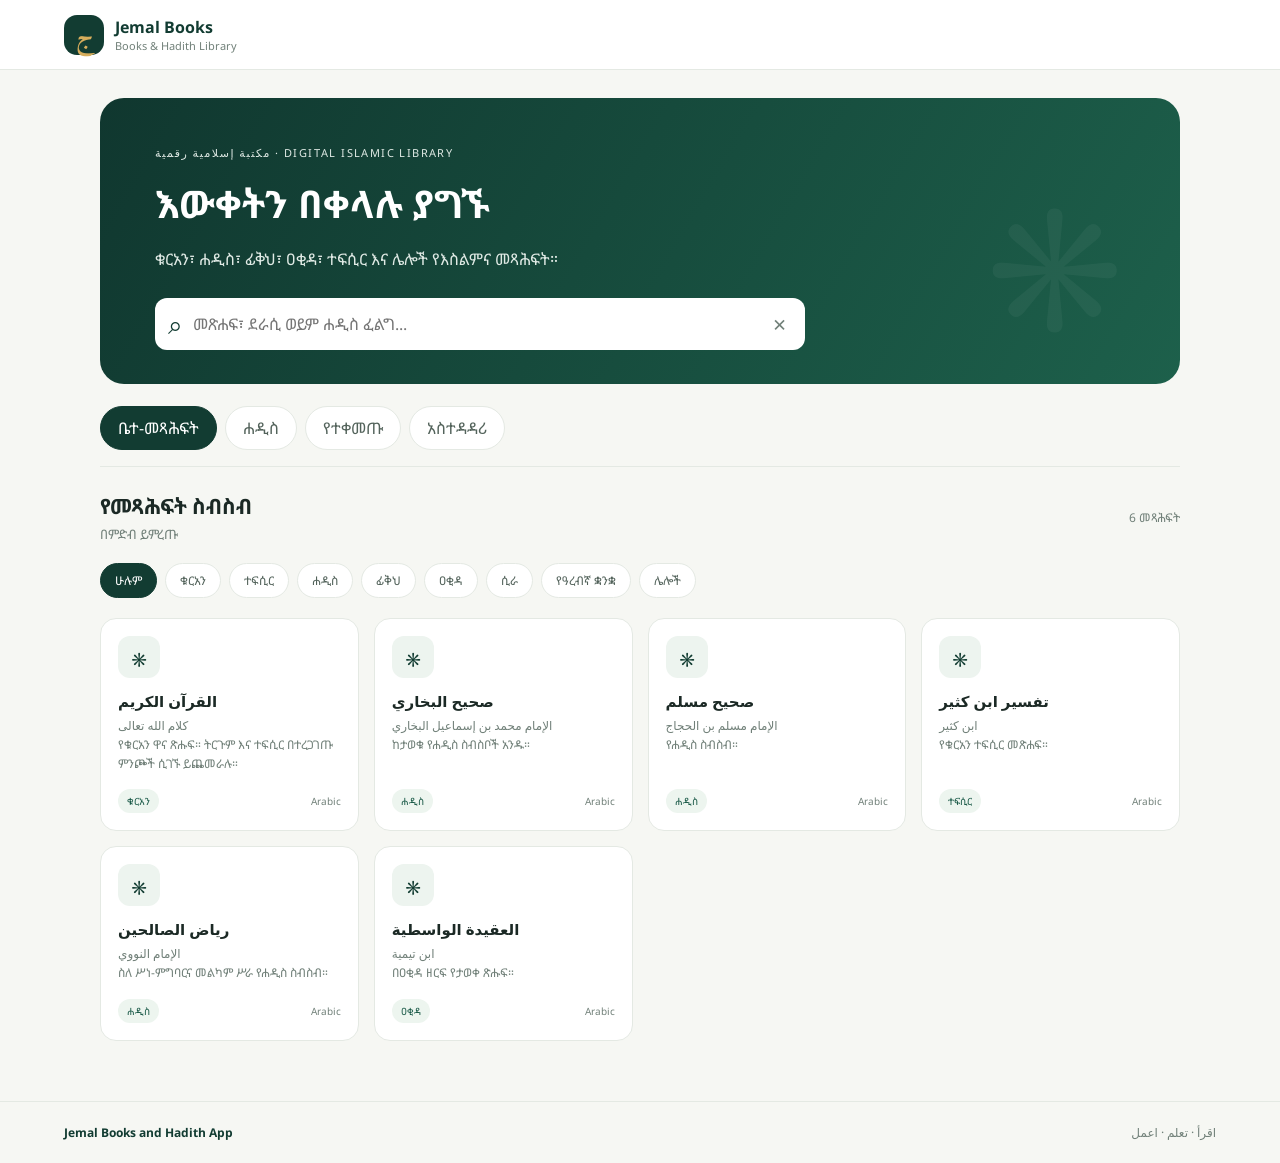
==== index.html @ 4625b773 "Add files via upload" ====
<!doctype html>
<html lang="am">
<head>
  <meta charset="utf-8">
  <meta name="viewport" content="width=device-width,initial-scale=1">
  <meta name="theme-color" content="#123c32">
  <meta name="description" content="Jemal Books and Hadith App - Islamic digital library">
  <title>Jemal Books and Hadith App</title>
  <link rel="manifest" href="manifest.webmanifest">
  <link rel="stylesheet" href="styles.css">
</head>
<body>
<header class="topbar">
  <div class="brand"><div class="mark">ج</div><div><b>Jemal Books</b><small>Books & Hadith Library</small></div></div>
  <button id="installBtn" class="outline hidden">Install App</button>
</header>
<main>
  <section class="hero">
    <p class="eyebrow">مكتبة إسلامية رقمية · DIGITAL ISLAMIC LIBRARY</p>
    <h1>እውቀትን በቀላሉ ያግኙ</h1>
    <p>ቁርአን፣ ሐዲስ፣ ፊቅህ፣ ዐቂዳ፣ ተፍሲር እና ሌሎች የእስልምና መጻሕፍት።</p>
    <div class="searchbox"><span>⌕</span><input id="searchInput" placeholder="መጽሐፍ፣ ደራሲ ወይም ሐዲስ ፈልግ..." aria-label="Search library"><button id="clearSearch">×</button></div>
  </section>

  <nav class="tabs" aria-label="Main navigation">
    <button class="tab active" data-view="library">ቤተ-መጻሕፍት</button>
    <button class="tab" data-view="hadith">ሐዲስ</button>
    <button class="tab" data-view="saved">የተቀመጡ</button>
    <button class="tab" data-view="admin">አስተዳዳሪ</button>
  </nav>

  <section id="libraryView" class="view">
    <div class="section-head"><div><h2>የመጻሕፍት ስብስብ</h2><p>በምድብ ይምረጡ</p></div><span id="bookCount" class="count">0 መጻሕፍት</span></div>
    <div id="categories" class="chips"></div>
    <div id="bookGrid" class="book-grid"></div>
    <div id="emptyState" class="empty hidden">ምንም መጽሐፍ አልተገኘም። ፍለጋውን ወይም ምድቡን ይቀይሩ።</div>
  </section>

  <section id="hadithView" class="view hidden">
    <div class="section-head"><div><h2>የሐዲስ ክፍል</h2><p>የሐዲስ ስብስቦችን ይፈልጉ</p></div></div>
    <div id="hadithList" class="stack"></div>
    <p class="notice">ማስታወሻ፦ የሐዲስ ጽሑፍ፣ ቁጥርና ደረጃ ከታመነ የመጀመሪያ ምንጭ መረጋገጥ አለበት።</p>
  </section>

  <section id="savedView" class="view hidden">
    <div class="section-head"><div><h2>የተቀመጡ መጻሕፍት</h2><p>ዕልባት ያደረጉት</p></div></div>
    <div id="savedGrid" class="book-grid"></div>
    <div id="savedEmpty" class="empty">ገና የተቀመጠ መጽሐፍ የለም።</div>
  </section>

  <section id="adminView" class="view hidden">
    <div class="section-head"><div><h2>የአስተዳዳሪ መድረክ</h2><p>PDF ወይም የመጽሐፍ መረጃ ያስገቡ</p></div></div>
    <div class="admin-card">
      <label>የመጽሐፍ ርዕስ<input id="newTitle" placeholder="ለምሳሌ: Riyad as-Salihin"></label>
      <label>ደራሲ<input id="newAuthor" placeholder="የደራሲ ስም"></label>
      <label>ምድብ<select id="newCategory"><option>ሐዲስ</option><option>ተፍሲር</option><option>ፊቅህ</option><option>ዐቂዳ</option><option>ሲራ</option><option>የዓረብኛ ቋንቋ</option><option>ሌሎች</option></select></label>
      <label>ቋንቋ<select id="newLanguage"><option>Arabic</option><option>Amharic</option><option>Afaan Oromoo</option><option>Arabic + Amharic</option><option>Arabic + Afaan Oromoo</option></select></label>
      <label>የመጽሐፉ መግለጫ<textarea id="newDescription" rows="3" placeholder="አጭር መግለጫ"></textarea></label>
      <label>የPDF ፋይል<input id="pdfFile" type="file" accept="application/pdf"></label>
      <button id="addBookBtn" class="primary">መጽሐፍ ጨምር</button>
      <p class="fineprint">ይህ የመጀመሪያ ስሪት መረጃን በዚህ መሣሪያ ላይ በአካባቢያዊ ማከማቻ ያስቀምጣል። ለብዙ ተጠቃሚዎች የሚጋራ ዳታቤዝና የፋይል ማከማቻ በኋላ መገናኘት አለበት።</p>
    </div>
  </section>
</main>

<div id="reader" class="reader hidden" role="dialog" aria-modal="true">
  <div class="reader-head"><button id="closeReader" class="icon-btn">←</button><div><b id="readerTitle">መጽሐፍ</b><small id="readerMeta"></small></div><button id="saveReader" class="outline">☆ አስቀምጥ</button></div>
  <div class="reader-body" id="readerBody"></div>
</div>
<footer><b>Jemal Books and Hadith App</b><span>اقرأ · تعلم · اعمل</span></footer>
<script src="app.js"></script>
</body>
</html>
---- styles.css ----
@import url('https://fonts.googleapis.com/css2?family=Amiri:wght@400;700&family=Noto+Sans+Ethiopic:wght@400;500;600;700&display=swap');
:root{--green:#123c32;--green2:#1c5b49;--gold:#d6ad5c;--ink:#1b2925;--muted:#718079;--paper:#f6f7f3;--line:#e4e9e3}
*{box-sizing:border-box}body{margin:0;background:var(--paper);color:var(--ink);font-family:'Noto Sans Ethiopic',system-ui,sans-serif}
.topbar{height:70px;background:#fff;border-bottom:1px solid var(--line);display:flex;align-items:center;justify-content:space-between;padding:0 max(5vw,18px);position:sticky;top:0;z-index:5}
.brand{display:flex;gap:11px;align-items:center}.brand b{display:block;font-size:16px;color:var(--green)}.brand small{display:block;color:var(--muted);font-size:11px}.mark{width:40px;height:40px;border-radius:13px;background:var(--green);color:var(--gold);display:grid;place-items:center;font:700 25px Amiri}
main{max-width:1120px;margin:auto;padding:28px 20px 60px}.hero{background:linear-gradient(120deg,#10372f,#1d604b);color:white;border-radius:24px;padding:34px clamp(20px,5vw,55px);position:relative;overflow:hidden}.hero:after{content:"۞";position:absolute;right:5%;top:-38px;font:220px Amiri;color:#ffffff0c}.eyebrow{color:#e4c77f;font-size:11px;letter-spacing:1.4px}.hero h1{font-size:clamp(25px,4vw,38px);margin:14px 0 8px}.hero p{color:#e0eae5;max-width:650px;line-height:1.8}.searchbox{display:flex;align-items:center;background:white;border-radius:12px;padding:0 13px;max-width:650px;margin-top:24px;color:var(--green);position:relative;z-index:1}.searchbox span{font-size:26px}.searchbox input{border:0;outline:0;padding:15px 10px;flex:1;min-width:0;font:inherit}.searchbox button{border:0;background:none;font-size:23px;color:#718079}
.tabs{display:flex;gap:8px;overflow:auto;padding:22px 0 16px;border-bottom:1px solid var(--line)}button{font:inherit;cursor:pointer}.tab,.chips button{border:1px solid var(--line);background:white;border-radius:30px;padding:10px 17px;white-space:nowrap;color:#53635b}.tab.active,.chips button.active{background:var(--green);border-color:var(--green);color:white}
.view{padding-top:25px}.hidden{display:none!important}.section-head{display:flex;justify-content:space-between;align-items:center;gap:15px;margin-bottom:17px}.section-head h2{margin:0;font-size:21px}.section-head p{margin:5px 0 0;color:var(--muted);font-size:13px}.count{color:var(--muted);font-size:12px}.chips{display:flex;gap:8px;overflow:auto;padding:3px 0 20px}.chips button{font-size:12px;padding:8px 14px}
.book-grid{display:grid;grid-template-columns:repeat(auto-fill,minmax(220px,1fr));gap:15px}.book-card{background:white;border:1px solid var(--line);border-radius:16px;padding:17px;min-height:190px;display:flex;flex-direction:column;cursor:pointer;transition:.2s}.book-card:hover{transform:translateY(-3px);box-shadow:0 10px 25px #183c3010}.book-icon{height:42px;width:42px;border-radius:12px;background:#edf4ef;color:var(--green);display:grid;place-items:center;font:25px Amiri;margin-bottom:13px}.book-card h3{font-size:15px;margin:0 0 5px}.book-card p{font-size:12px;color:var(--muted);line-height:1.6;margin:0}.book-bottom{display:flex;justify-content:space-between;align-items:center;margin-top:auto;padding-top:16px}.tag{font-size:10px;color:var(--green2);background:#edf5ef;border-radius:20px;padding:5px 9px}.book-bottom small{font-size:10px;color:var(--muted)}
.empty{padding:35px;text-align:center;color:var(--muted);background:white;border:1px dashed var(--line);border-radius:14px}.stack{display:grid;gap:12px}.hadith-card{background:white;padding:20px;border:1px solid var(--line);border-radius:14px}.hadith-card h3{margin:0 0 8px}.hadith-card p{margin:0;color:var(--muted);font-size:13px;line-height:1.8}.notice,.fineprint{font-size:12px;line-height:1.8;color:var(--muted);background:#fff8e9;padding:13px;border-radius:10px;margin-top:18px}
.admin-card{background:white;border:1px solid var(--line);border-radius:16px;padding:22px;max-width:680px;display:grid;gap:14px}.admin-card label{display:grid;gap:7px;font-size:13px;color:#43544b}.admin-card input,.admin-card select,.admin-card textarea{width:100%;border:1px solid var(--line);border-radius:9px;padding:12px;font:inherit;background:#fff}.primary{background:var(--green);color:white;border:0;padding:13px;border-radius:10px;font-weight:600}.outline{border:1px solid var(--line);background:white;color:var(--green);padding:9px 13px;border-radius:9px}
.reader{position:fixed;inset:0;background:var(--paper);z-index:10;overflow:auto}.reader-head{position:sticky;top:0;background:white;border-bottom:1px solid var(--line);padding:13px 18px;display:flex;align-items:center;gap:13px}.reader-head div{flex:1;min-width:0}.reader-head b,.reader-head small{display:block}.reader-head small{font-size:11px;color:var(--muted);margin-top:3px}.icon-btn{border:0;background:#edf4ef;border-radius:9px;padding:9px 13px;color:var(--green);font-size:20px}.reader-body{max-width:780px;margin:35px auto;padding:0 22px 70px;line-height:2}.reader-body h2{color:var(--green)}.reader-body .arabic{font:26px/2 Amiri;text-align:right;direction:rtl;background:white;padding:20px;border-radius:12px}.reader-body p{color:#4f5e56}footer{border-top:1px solid var(--line);padding:22px 5vw;display:flex;justify-content:space-between;color:var(--muted);font-size:12px}footer b{color:var(--green)}
@media(max-width:600px){main{padding:18px 14px 40px}.hero{padding:25px 20px}.tabs{margin:0 -14px;padding-left:14px;padding-right:14px}.section-head h2{font-size:18px}.book-grid{grid-template-columns:repeat(2,minmax(0,1fr));gap:10px}.book-card{padding:13px;min-height:190px}.reader-head{gap:8px}.reader-head .outline{font-size:11px;padding:8px}footer{gap:10px;flex-wrap:wrap}}
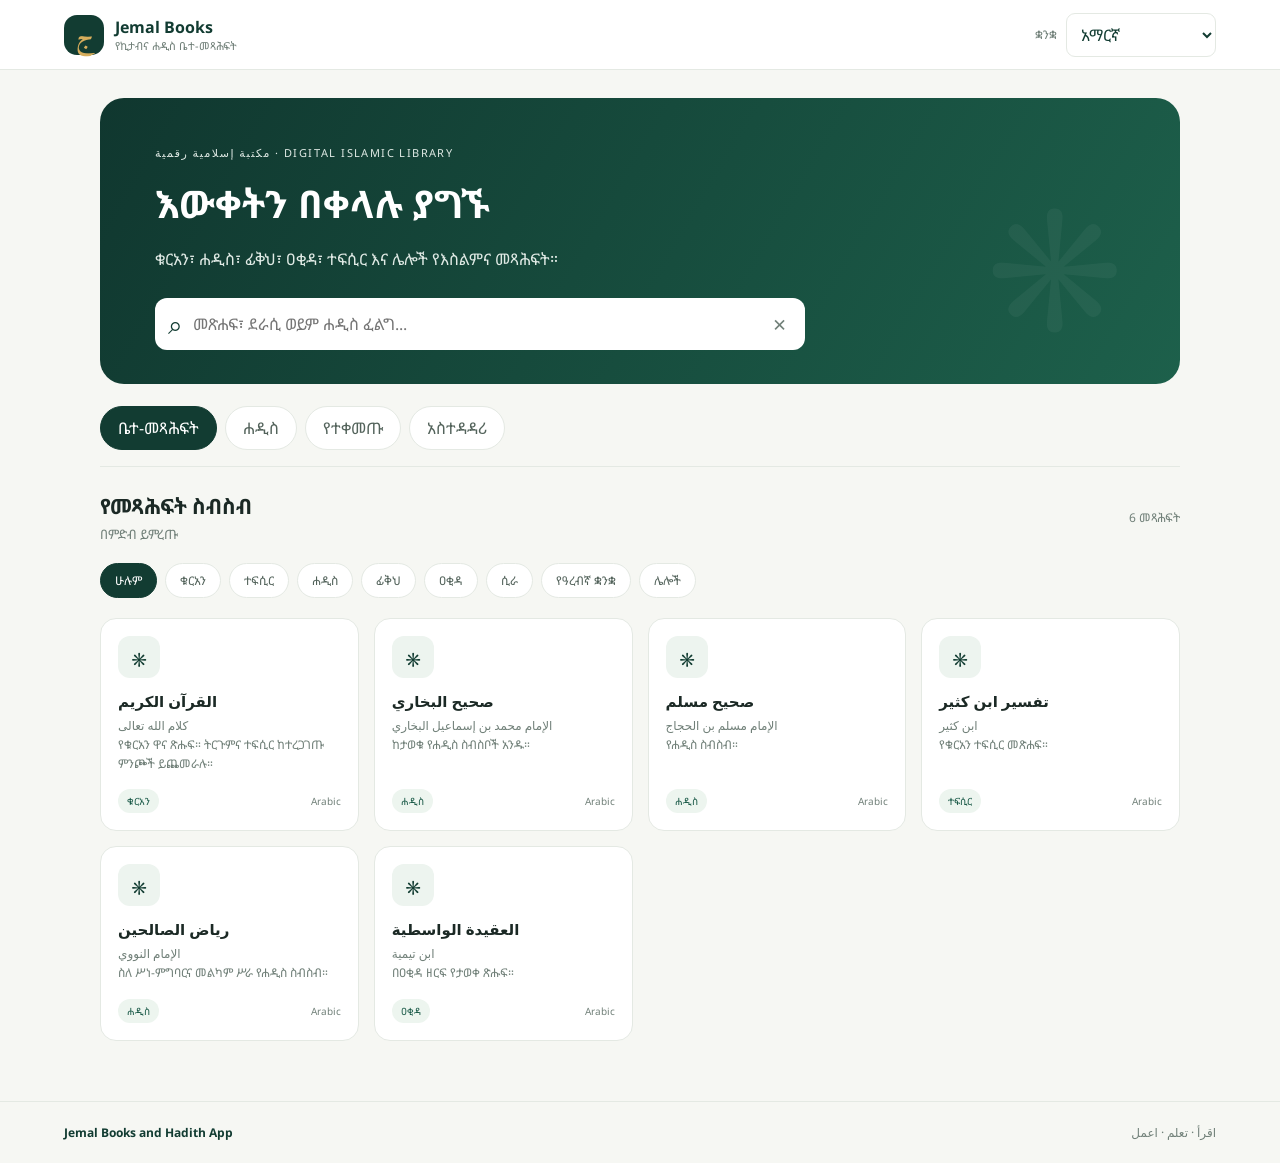
==== commit 5d85a146: "Add files via upload" ====
--- a/index.html
+++ b/index.html
@@ -1,73 +1,30 @@
 <!doctype html>
 <html lang="am">
 <head>
-  <meta charset="utf-8">
-  <meta name="viewport" content="width=device-width,initial-scale=1">
-  <meta name="theme-color" content="#123c32">
-  <meta name="description" content="Jemal Books and Hadith App - Islamic digital library">
-  <title>Jemal Books and Hadith App</title>
-  <link rel="manifest" href="manifest.webmanifest">
-  <link rel="stylesheet" href="styles.css">
+<meta charset="utf-8"><meta name="viewport" content="width=device-width,initial-scale=1">
+<meta name="theme-color" content="#123c32"><meta name="description" content="Jemal Books and Hadith App - multilingual Islamic digital library">
+<title>Jemal Books and Hadith App</title>
+<link rel="manifest" href="manifest.webmanifest"><link rel="stylesheet" href="styles.css">
 </head>
 <body>
 <header class="topbar">
-  <div class="brand"><div class="mark">ج</div><div><b>Jemal Books</b><small>Books & Hadith Library</small></div></div>
-  <button id="installBtn" class="outline hidden">Install App</button>
+ <div class="brand"><div class="mark">ج</div><div><b>Jemal Books</b><small data-i18n="brandSub">Books & Hadith Library</small></div></div>
+ <div class="top-actions"><label class="language-label" for="languageSelect" data-i18n="language">ቋንቋ</label><select id="languageSelect" aria-label="Language"><option value="am">አማርኛ</option><option value="om">Afaan Oromoo</option><option value="ar">العربية</option><option value="en">English</option></select><button id="installBtn" class="outline hidden" data-i18n="install">Install App</button></div>
 </header>
 <main>
-  <section class="hero">
-    <p class="eyebrow">مكتبة إسلامية رقمية · DIGITAL ISLAMIC LIBRARY</p>
-    <h1>እውቀትን በቀላሉ ያግኙ</h1>
-    <p>ቁርአን፣ ሐዲስ፣ ፊቅህ፣ ዐቂዳ፣ ተፍሲር እና ሌሎች የእስልምና መጻሕፍት።</p>
-    <div class="searchbox"><span>⌕</span><input id="searchInput" placeholder="መጽሐፍ፣ ደራሲ ወይም ሐዲስ ፈልግ..." aria-label="Search library"><button id="clearSearch">×</button></div>
-  </section>
-
-  <nav class="tabs" aria-label="Main navigation">
-    <button class="tab active" data-view="library">ቤተ-መጻሕፍት</button>
-    <button class="tab" data-view="hadith">ሐዲስ</button>
-    <button class="tab" data-view="saved">የተቀመጡ</button>
-    <button class="tab" data-view="admin">አስተዳዳሪ</button>
-  </nav>
-
-  <section id="libraryView" class="view">
-    <div class="section-head"><div><h2>የመጻሕፍት ስብስብ</h2><p>በምድብ ይምረጡ</p></div><span id="bookCount" class="count">0 መጻሕፍት</span></div>
-    <div id="categories" class="chips"></div>
-    <div id="bookGrid" class="book-grid"></div>
-    <div id="emptyState" class="empty hidden">ምንም መጽሐፍ አልተገኘም። ፍለጋውን ወይም ምድቡን ይቀይሩ።</div>
-  </section>
-
-  <section id="hadithView" class="view hidden">
-    <div class="section-head"><div><h2>የሐዲስ ክፍል</h2><p>የሐዲስ ስብስቦችን ይፈልጉ</p></div></div>
-    <div id="hadithList" class="stack"></div>
-    <p class="notice">ማስታወሻ፦ የሐዲስ ጽሑፍ፣ ቁጥርና ደረጃ ከታመነ የመጀመሪያ ምንጭ መረጋገጥ አለበት።</p>
-  </section>
-
-  <section id="savedView" class="view hidden">
-    <div class="section-head"><div><h2>የተቀመጡ መጻሕፍት</h2><p>ዕልባት ያደረጉት</p></div></div>
-    <div id="savedGrid" class="book-grid"></div>
-    <div id="savedEmpty" class="empty">ገና የተቀመጠ መጽሐፍ የለም።</div>
-  </section>
-
-  <section id="adminView" class="view hidden">
-    <div class="section-head"><div><h2>የአስተዳዳሪ መድረክ</h2><p>PDF ወይም የመጽሐፍ መረጃ ያስገቡ</p></div></div>
-    <div class="admin-card">
-      <label>የመጽሐፍ ርዕስ<input id="newTitle" placeholder="ለምሳሌ: Riyad as-Salihin"></label>
-      <label>ደራሲ<input id="newAuthor" placeholder="የደራሲ ስም"></label>
-      <label>ምድብ<select id="newCategory"><option>ሐዲስ</option><option>ተፍሲር</option><option>ፊቅህ</option><option>ዐቂዳ</option><option>ሲራ</option><option>የዓረብኛ ቋንቋ</option><option>ሌሎች</option></select></label>
-      <label>ቋንቋ<select id="newLanguage"><option>Arabic</option><option>Amharic</option><option>Afaan Oromoo</option><option>Arabic + Amharic</option><option>Arabic + Afaan Oromoo</option></select></label>
-      <label>የመጽሐፉ መግለጫ<textarea id="newDescription" rows="3" placeholder="አጭር መግለጫ"></textarea></label>
-      <label>የPDF ፋይል<input id="pdfFile" type="file" accept="application/pdf"></label>
-      <button id="addBookBtn" class="primary">መጽሐፍ ጨምር</button>
-      <p class="fineprint">ይህ የመጀመሪያ ስሪት መረጃን በዚህ መሣሪያ ላይ በአካባቢያዊ ማከማቻ ያስቀምጣል። ለብዙ ተጠቃሚዎች የሚጋራ ዳታቤዝና የፋይል ማከማቻ በኋላ መገናኘት አለበት።</p>
-    </div>
-  </section>
-</main>
-
-<div id="reader" class="reader hidden" role="dialog" aria-modal="true">
-  <div class="reader-head"><button id="closeReader" class="icon-btn">←</button><div><b id="readerTitle">መጽሐፍ</b><small id="readerMeta"></small></div><button id="saveReader" class="outline">☆ አስቀምጥ</button></div>
-  <div class="reader-body" id="readerBody"></div>
-</div>
-<footer><b>Jemal Books and Hadith App</b><span>اقرأ · تعلم · اعمل</span></footer>
-<script src="app.js"></script>
-</body>
-</html>+<section class="hero"><p class="eyebrow">مكتبة إسلامية رقمية · DIGITAL ISLAMIC LIBRARY</p><h1 data-i18n="heroTitle">እውቀትን በቀላሉ ያግኙ</h1><p data-i18n="heroText">ቁርአን፣ ሐዲስ፣ ፊቅህ፣ ዐቂዳ፣ ተፍሲር እና ሌሎች የእስልምና መጻሕፍት።</p>
+<div class="searchbox"><span>⌕</span><input id="searchInput" placeholder="መጽሐፍ፣ ደራሲ ወይም ሐዲስ ፈልግ..." aria-label="Search library"><button id="clearSearch" aria-label="Clear search">×</button></div></section>
+<nav class="tabs" aria-label="Main navigation"><button class="tab active" data-view="library" data-i18n="library">ቤተ-መጻሕፍት</button><button class="tab" data-view="hadith" data-i18n="hadith">ሐዲስ</button><button class="tab" data-view="saved" data-i18n="saved">የተቀመጡ</button><button class="tab" data-view="admin" data-i18n="admin">አስተዳዳሪ</button></nav>
+<section id="libraryView" class="view"><div class="section-head"><div><h2 data-i18n="collection">የመጻሕፍት ስብስብ</h2><p data-i18n="chooseCategory">በምድብ ይምረጡ</p></div><span id="bookCount" class="count">0</span></div><div id="categories" class="chips"></div><div id="bookGrid" class="book-grid"></div><div id="emptyState" class="empty hidden" data-i18n="empty">ምንም መጽሐፍ አልተገኘም።</div></section>
+<section id="hadithView" class="view hidden"><div class="section-head"><div><h2 data-i18n="hadithSection">የሐዲስ ክፍል</h2><p data-i18n="hadithSub">የሐዲስ ስብስቦችን ይፈልጉ</p></div></div><div id="hadithList" class="stack"></div><p class="notice" data-i18n="verification">ማስታወሻ፦ የሐዲስ ጽሑፍ፣ ቁጥርና ደረጃ ከታመነ የመጀመሪያ ምንጭ መረጋገጥ አለበት።</p></section>
+<section id="savedView" class="view hidden"><div class="section-head"><div><h2 data-i18n="savedBooks">የተቀመጡ መጻሕፍት</h2><p data-i18n="bookmarks">ዕልባት ያደረጉት</p></div></div><div id="savedGrid" class="book-grid"></div><div id="savedEmpty" class="empty" data-i18n="noSaved">ገና የተቀመጠ መጽሐፍ የለም።</div></section>
+<section id="adminView" class="view hidden"><div class="section-head"><div><h2 data-i18n="adminTitle">የአስተዳዳሪ መድረክ</h2><p data-i18n="adminSub">የመጽሐፍ መረጃ ያስገቡ</p></div></div><div class="admin-card">
+<label><span data-i18n="bookTitle">የመጽሐፍ ርዕስ</span><input id="newTitle" placeholder="Book title"></label><label><span data-i18n="author">ደራሲ</span><input id="newAuthor" placeholder="Author"></label>
+<label><span data-i18n="category">ምድብ</span><select id="newCategory"><option>ሐዲስ</option><option>ተፍሲር</option><option>ፊቅህ</option><option>ዐቂዳ</option><option>ሲራ</option><option>የዓረብኛ ቋንቋ</option><option>ሌሎች</option></select></label>
+<label><span data-i18n="contentLanguage">የይዘት ቋንቋ</span><select id="newLanguage"><option>Arabic</option><option>Amharic</option><option>Afaan Oromoo</option><option>Arabic + Amharic</option><option>Arabic + Afaan Oromoo</option></select></label>
+<label><span data-i18n="description">መግለጫ</span><textarea id="newDescription" rows="3"></textarea></label><label><span data-i18n="pdfFile">PDF ፋይል</span><input id="pdfFile" type="file" accept="application/pdf"></label>
+<button id="addBookBtn" class="primary" data-i18n="addBook">መጽሐፍ ጨምር</button><p class="fineprint" data-i18n="adminNote">የአሁኑ ስሪት የመጽሐፍ መረጃን በዚህ መሣሪያ ላይ ብቻ ያስቀምጣል። የጋራ ዳታቤዝና Cloud PDF ማከማቻ ገና ማገናዘብ አለበት።</p>
+</div></section></main>
+<div id="reader" class="reader hidden" role="dialog" aria-modal="true"><div class="reader-head"><button id="closeReader" class="icon-btn">←</button><div><b id="readerTitle">Book</b><small id="readerMeta"></small></div><button id="saveReader" class="outline">☆</button></div><div class="reader-body" id="readerBody"></div></div>
+<footer><b>Jemal Books and Hadith App</b><span>اقرأ · تعلم · اعمل</span></footer><script src="app.js"></script>
+</body></html>
--- a/styles.css
+++ b/styles.css
@@ -11,3 +11,7 @@
 .admin-card{background:white;border:1px solid var(--line);border-radius:16px;padding:22px;max-width:680px;display:grid;gap:14px}.admin-card label{display:grid;gap:7px;font-size:13px;color:#43544b}.admin-card input,.admin-card select,.admin-card textarea{width:100%;border:1px solid var(--line);border-radius:9px;padding:12px;font:inherit;background:#fff}.primary{background:var(--green);color:white;border:0;padding:13px;border-radius:10px;font-weight:600}.outline{border:1px solid var(--line);background:white;color:var(--green);padding:9px 13px;border-radius:9px}
 .reader{position:fixed;inset:0;background:var(--paper);z-index:10;overflow:auto}.reader-head{position:sticky;top:0;background:white;border-bottom:1px solid var(--line);padding:13px 18px;display:flex;align-items:center;gap:13px}.reader-head div{flex:1;min-width:0}.reader-head b,.reader-head small{display:block}.reader-head small{font-size:11px;color:var(--muted);margin-top:3px}.icon-btn{border:0;background:#edf4ef;border-radius:9px;padding:9px 13px;color:var(--green);font-size:20px}.reader-body{max-width:780px;margin:35px auto;padding:0 22px 70px;line-height:2}.reader-body h2{color:var(--green)}.reader-body .arabic{font:26px/2 Amiri;text-align:right;direction:rtl;background:white;padding:20px;border-radius:12px}.reader-body p{color:#4f5e56}footer{border-top:1px solid var(--line);padding:22px 5vw;display:flex;justify-content:space-between;color:var(--muted);font-size:12px}footer b{color:var(--green)}
 @media(max-width:600px){main{padding:18px 14px 40px}.hero{padding:25px 20px}.tabs{margin:0 -14px;padding-left:14px;padding-right:14px}.section-head h2{font-size:18px}.book-grid{grid-template-columns:repeat(2,minmax(0,1fr));gap:10px}.book-card{padding:13px;min-height:190px}.reader-head{gap:8px}.reader-head .outline{font-size:11px;padding:8px}footer{gap:10px;flex-wrap:wrap}}
+
+.top-actions{display:flex;align-items:center;gap:9px}.top-actions select{border:1px solid var(--line);border-radius:9px;background:#fff;color:var(--green);padding:9px 10px;font:inherit;max-width:150px}.language-label{font-size:12px;color:var(--muted)}
+html[dir="rtl"] body{font-family:'Noto Sans Ethiopic',Tahoma,Arial,sans-serif}html[dir="rtl"] .hero:after{right:auto;left:5%}html[dir="rtl"] .reader-body .arabic{text-align:right}
+@media(max-width:600px){.topbar{padding:0 12px}.brand small{display:none}.top-actions{gap:6px}.top-actions select{max-width:112px;padding:7px;font-size:12px}.language-label{display:none}}
